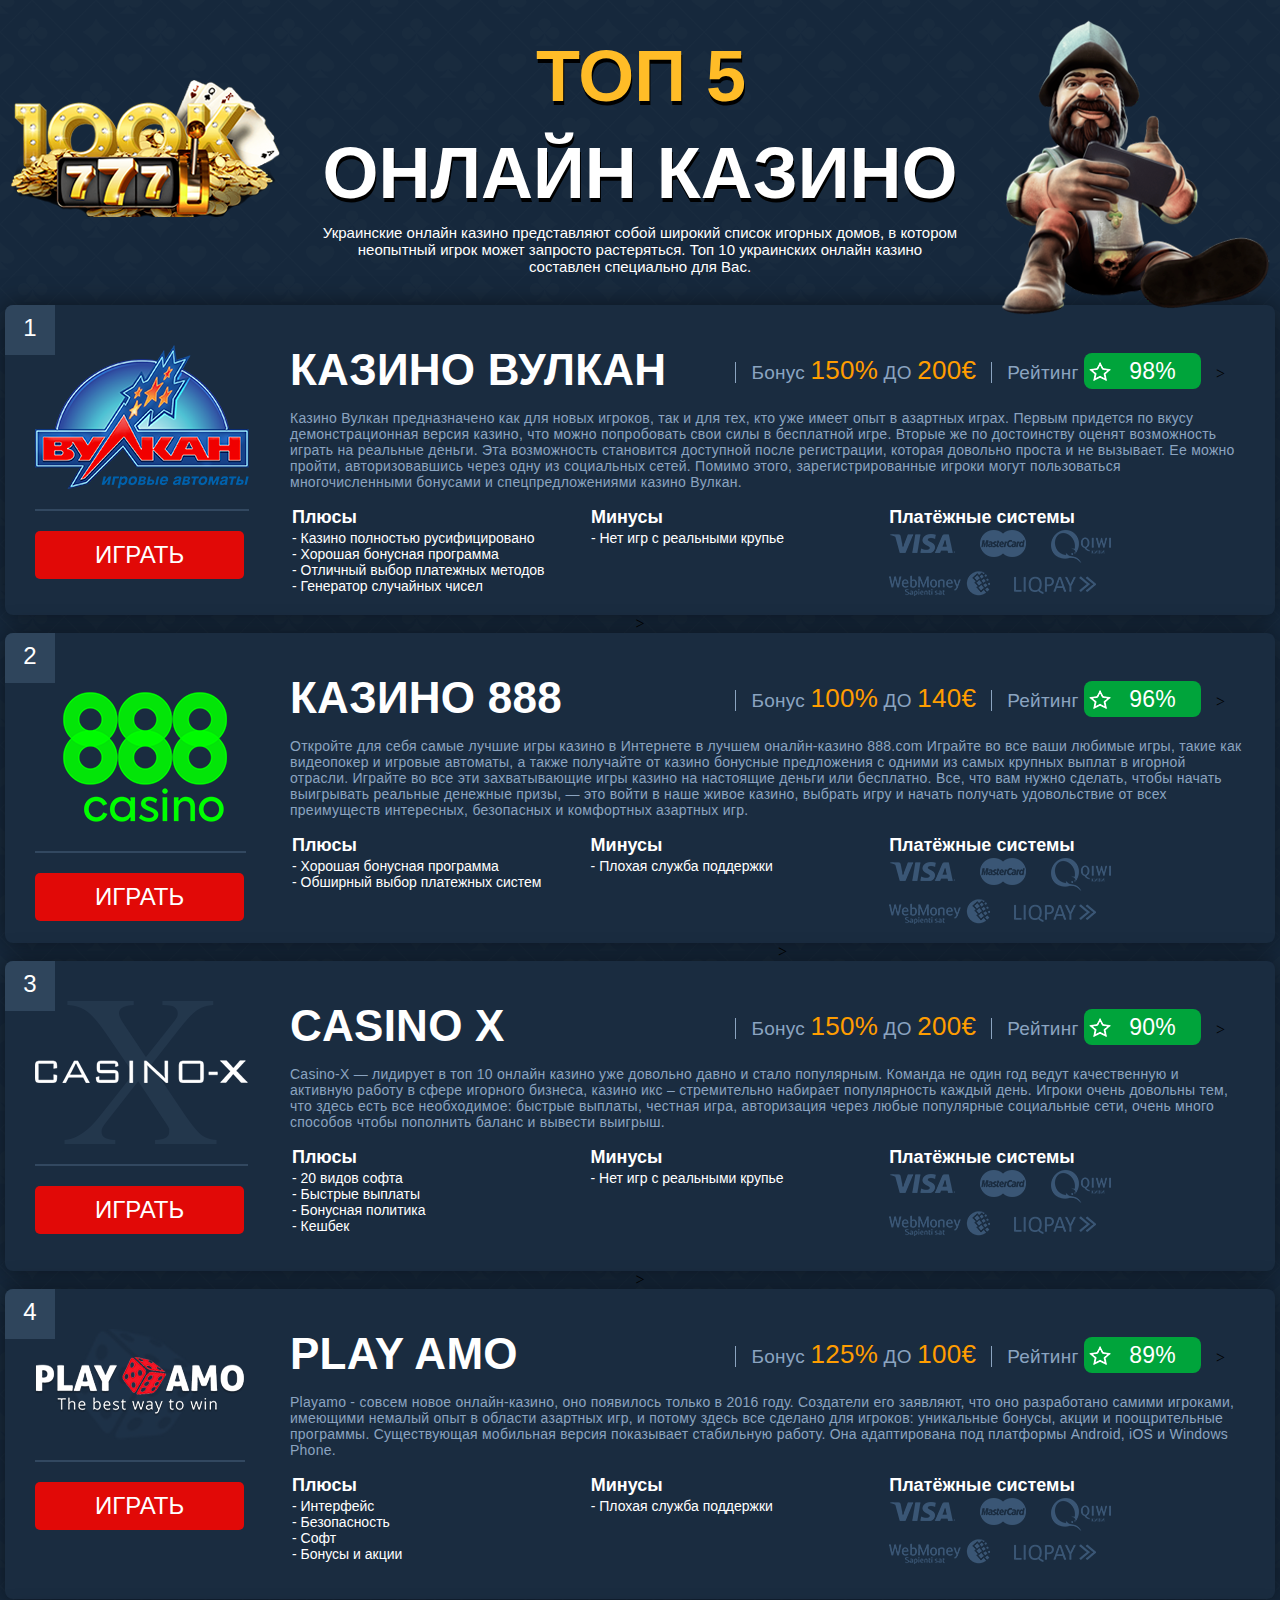
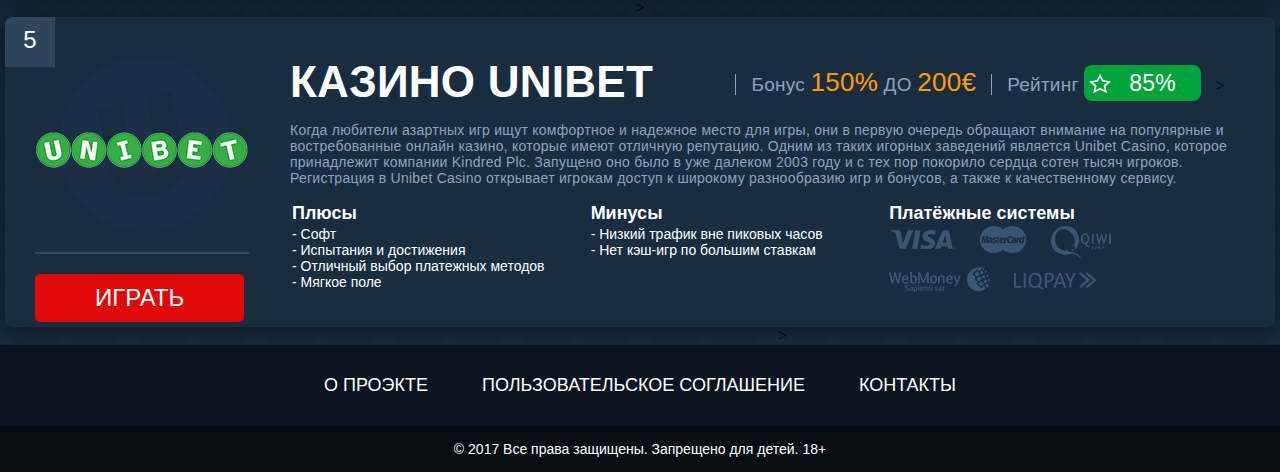
==== casino/index.html @ a40d1903 "casino" ====
<!DOCTYPE HTML>
<html>
<head>
<meta http-equiv="Content-Type" content="text/html; charset=utf-8">
<title>Casino</title>
<link href="css/style.css" type="text/css" rel="stylesheet">
</head>
<body>
    <div class="wrapper">
        <div class="header">
            <img src="images/pirate.png" alt="pirate" class="pirate">
            <img src="images/777.png" alt="777" class="sevens">
            <h1>Топ 5</h1>

            <div class="header__text">
                <h2>Онлайн казино</h2>
                <p>Украинские онлайн казино представляют собой широкий список игорных домов, в котором <br> неопытный игрок  может запросто растеряться. Топ 10 украинских онлайн казино <br> составлен специально для Вас.</p>
            </div>
        </div>
        <div class="content">
            <div class="content__block">
                <div class="content__left">
                    <p>1</p>
                    <img src="images/vu.png" alt="Вулкан">
                    <button>Играть</button>
                </div>
                <div class="content__center">
                        <div class="content__upper">
                            <p>Бонус <span class="content__form">150%</span> ДО <span class="content__form">200€</span></p><p>Рейтинг <span class="content__rating">98%</span></p>>
                        </div>
                        <h1>Казино вулкан</h1>
                        <p>Казино Вулкан предназначено как для новых игроков, так и для тех, кто уже имеет опыт в азартных играх. Первым придется по вкусу
                                демонстрационная версия казино, что можно попробовать свои силы в бесплатной игре. Вторые же по достоинству оценят возможность
                                играть на реальные деньги. Эта возможность становится доступной после регистрации, которая довольно проста и не вызывает. Ее можно
                                пройти, авторизовавшись через одну из социальных сетей. Помимо этого, зарегистрированные игроки могут пользоваться
                                многочисленными бонусами и спецпредложениями казино Вулкан.</p>
                </div>
                <!-- <div class="content__plus"> 
                    <h3>Плюсы</h3>
                    <ul>
                        <li> - Казино полностью русифицировано</li>
                        <li> - Хорошая бонусная программа</li>
                        <li> - Отличный выбор платежных методов</li>
                        <li> - Генератор случайных чисел</li>
                    </ul>
                </div>

                <div class="content__minus"> 
                        <h3>Минусы</h3>
                        <ul>
                            <li> - Нет игр с реальными крупье</li>
                        </ul>
                    </div>
                <div class="content__pay"> 
                            <h3>Платёжные системы</h3>
                            <img src="images/pay.png" alt="pay">
                </div> -->
                <div class="content__table">
                        <table>
                        <tr><th>Плюсы</th><th>Минусы</th><th>Платёжные системы</th></tr>
                        <tr><td>- Казино полностью русифицировано<br>- Хорошая бонусная программа<br>- Отличный выбор платежных методов<br>- Генератор случайных чисел</td><td>- Нет игр с реальными крупье</td><td><img src="images/pay.png" alt="pay"></td></tr>
                    </table>
                </div>
            </div>>
            <div class="content__block">
                    <div class="content__left">
                            <p>2</p>
                            <img src="images/999.png" alt="888 Casino">
                            <button>Играть</button>
                        </div>
                        <div class="content__center">
                                <div class="content__upper">
                                    <p>Бонус <span class="content__form">100%</span> ДО <span class="content__form">140€</span></p><p>Рейтинг <span class="content__rating">96%</span></p>>
                                </div>
                                <h1>КАЗИНО 888</h1>
                                <p>Откройте для себя самые лучшие игры казино в Интернете в лучшем оналйн-казино 888.com  Играйте во все ваши любимые игры, такие как
                                        видеопокер и игровые автоматы, а также получайте от казино бонусные предложения с одними из самых крупных выплат в игорной отрасли.
                                        Играйте во все эти захватывающие игры казино на настоящие деньги или бесплатно. Все, что вам нужно сделать, чтобы начать выигрывать
                                        реальные денежные призы, — это войти в наше живое казино, выбрать игру и начать получать удовольствие от всех преимуществ интересных,
                                        безопасных и комфортных азартных игр.</p>
                        </div>
                        <!-- <div class="content__plus"> 
                            <h3>Плюсы</h3>
                            <ul>
                                <li> - Хорошая бонусная программа </li>
                                <li> - Обширный выбор платежных систем</li>
                            </ul>
                        </div>
        
                        <div class="content__minus"> 
                                <h3>Минусы</h3>
                                <ul>
                                    <li> - Плохая служба поддержки</li>
                                </ul>
                            </div>
                        <div class="content__pay"> 
                                    <h3>Платёжные системы</h3>
                                    <img src="images/pay.png" alt="pay">
                        </div> -->
                        <div class="content__table">
                            <table>
                            <tr><th>Плюсы</th><th>Минусы</th><th>Платёжные системы</th></tr>
                            <tr><td>- Хорошая бонусная программа <br> - Обширный выбор платежных систем</td><td> - Плохая служба поддержки</td><td><img src="images/pay.png" alt="pay"></td></tr>
                        </table>
                        </div>
            </div>>
            <div class="content__block">
                    <div class="content__left">
                            <p>3</p>
                            <img src="images/x2.png" alt="x2">
                            <button>Играть</button>
                        </div>
                        <div class="content__center">
                                <div class="content__upper">
                                    <p>Бонус <span class="content__form">150%</span> ДО <span class="content__form">200€</span></p><p>Рейтинг <span class="content__rating">90%</span></p>>
                                </div>
                                <h1>Casino x</h1>
                                <p>Casino-X — лидирует в топ 10 онлайн казино уже довольно давно и стало популярным. Команда не один год ведут качественную и активную
                                        работу в сфере игорного бизнеса, казино икс – стремительно набирает популярность каждый день. Игроки очень довольны тем, что здесь
                                        есть все необходимое: быстрые выплаты, честная игра, авторизация через любые популярные социальные сети, очень много способов чтобы
                                        пополнить баланс и вывести выигрыш.</p>
                        </div>
                        <!-- <div class="content__plus"> 
                            <h3>Плюсы</h3>
                            <ul>
                                <li> - 20 видов софта</li>
                                <li> - Быстрые выплаты</li>
                                <li> - Бонусная политика</li>
                                <li> - Кешбек</li>
                            </ul>
                        </div>
        
                        <div class="content__minus"> 
                                <h3>Минусы</h3>
                                <ul>
                                    <li> - Нет игр с реальными крупье</li>
                                </ul>
                            </div>
                        <div class="content__pay"> 
                                    <h3>Платёжные системы</h3>
                                    <img src="images/pay.png" alt="pay">
                        </div> -->
                        <div class="content__table">
                                <table>
                                    <tr><th>Плюсы</th><th>Минусы</th><th>Платёжные системы</th></tr>
                                    <tr><td>- 20 видов софта <br>- Быстрые выплаты<br>- Бонусная политика<br>- Кешбек</td><td> - Нет игр с реальными крупье</td><td><img src="images/pay.png" alt="pay"></td></tr>
                                </table>
                        </div>
            </div>>
            <div class="content__block">
                    <div class="content__left">
                            <p>4</p>
                            <img src="images/amo.png" alt="amo">
                            <button>Играть</button>
                        </div>
                        <div class="content__center">
                                <div class="content__upper">
                                    <p>Бонус <span class="content__form">125%</span> ДО <span class="content__form">100€</span></p><p>Рейтинг <span class="content__rating">89%</span></p>>
                                </div>
                                <h1>Play amo</h1>
                                <p>Playamo - совсем новое онлайн-казино, оно появилось только в 2016 году. Создатели его заявляют, что оно разработано самими игроками,
                                        имеющими немалый опыт в области азартных игр, и потому здесь все сделано для игроков: уникальные бонусы, акции и поощрительные
                                        программы. Существующая мобильная версия показывает стабильную работу. Она адаптирована под платформы Android, iOS и Windows
                                        Phone.</p>
                        </div>
                        <!-- <div class="content__plus">
                            <h3>Плюсы</h3>
                            <ul>
                                <li> - Интерфейс</li>
                                <li> - Безопасность</li>
                                <li> - Софт</li>
                                <li> - Бонусы и акции</li>
                            </ul>
                        </div>
        
                        <div class="content__minus"> 
                                <h3>Минусы</h3>
                                <ul>
                                    <li> - Ограниченные возможности связи с техподдержкой</li>
                                </ul>
                        </div>
                        <div class="content__pay"> 
                                <h3>Платёжные системы</h3>
                                <img src="images/pay.png" alt="pay">
                        </div> -->
                        <div class="content__table">
                            <table>
                                <tr><th>Плюсы</th><th>Минусы</th><th>Платёжные системы</th></tr>
                                <tr><td>- Интерфейс <br>- Безопасность<br>- Софт<br>- Бонусы и акции</td><td> - Плохая служба поддержки</td><td><img src="images/pay.png" alt="pay"></td></tr>
                            </table>
                        </div>
            </div>>
            <div class="content__block">
                    <div class="content__left">
                            <p>5</p>
                            <img src="images/unibet.png" alt="unibet">
                            <button>Играть</button>
                        </div>
                        <div class="content__center">
                                <div class="content__upper">
                                    <p>Бонус <span class="content__form">150%</span> ДО <span class="content__form">200€</span></p><p>Рейтинг <span class="content__rating">85%</span></p>>
                                </div>
                                <h1>КАЗИНО UNIBET</h1>
                                <p>Когда любители азартных игр ищут комфортное и надежное место для игры, они в первую очередь обращают внимание на популярные и
                                        востребованные онлайн казино, которые имеют отличную репутацию. Одним из таких игорных заведений является Unibet Casino, которое
                                        принадлежит компании Kindred Plc. Запущено оно было в уже далеком 2003 году и с тех пор покорило сердца сотен тысяч игроков.
                                        Регистрация в Unibet Casino открывает игрокам доступ к широкому разнообразию игр и бонусов, а также к качественному сервису.</p>
                        </div>
                        <!-- <div class="content__plus"> 
                            <h3>Плюсы</h3>
                            <ul>
                                <li> - Софт</li>
                                <li> - Испытания и достижения</li>
                                <li> - Отличный выбор платежных методов</li>
                                <li> - Мягкое поле</li>
                            </ul>
                        </div>
        
                        <div class="content__minus"> 
                                <h3>Минусы</h3>
                                <ul>
                                    <li> - Низкий трафик вне пиковых часов</li>
                                    <li> - Нет кэш-игр по большим ставкам</li>
                                </ul>
                            </div>
                        <div class="content__pay"> 
                                    <h3>Платёжные системы</h3>
                                    <img src="images/pay.png" alt="pay">
                        </div> -->
                        <div class="content__table">
                                <table>
                                    <tr><th>Плюсы</th><th>Минусы</th><th>Платёжные системы</th></tr>
                                    <tr><td>- Софт <br>- Испытания и достижения<br>- Отличный выбор платежных методов<br>- Мягкое поле</td><td> - Низкий трафик вне пиковых часов<br>- Нет кэш-игр по большим ставкам</td><td><img src="images/pay.png" alt="pay"></td></tr>
                                </table>
                        </div>
            </div>>
        </div>
        <div class="footer">
            <ul>
                <li>О проэкте</li>
                <li>Пользовательское соглашение</li>
                <li>Контакты</li>
            </ul>
            <p>© 2017 Все права защищены. Запрещено для детей. 18+</p>
        </div>
    </div>
</body>
</html>
---- casino/css/style.css ----
*{
    margin: 0;
    padding: 0;
}
body{
    background-color: #16283C;
    background-image: url(../images/Pattern1.png);
}
.wrapper{
    margin: 0 auto;
    text-align: center;
}
.header{
    width: 1270px;
    margin: 0 auto;
}
.header__text{
    width: 660px;
    margin: 0 auto;
    text-align: center;
}
.header h1{
    color: #FFBC27;
    font-size: 72px;
    font-family: "Movavi Grotesque Black", "Arial", sans-serif;
    text-transform: uppercase;
    padding: 35px 0 15px 0;
    text-shadow: 1px 4px 0 black;
}
.header__text h2{
    font-size: 72px;
    font-family: "Movavi Grotesque Black", "Arial", sans-serif;
    text-transform: uppercase;
    color: white;
    text-shadow: 1px 4px 0 black;
}
.header__text p{
    color: white;
    font-size: 15px;
    font-family: "Panton", "Arial", sans-serif;
    padding-top: 10px;
    padding-bottom: 30px;
}
.header img.sevens {
    float: left;
    margin: 80px 0 0 5px;
}
.header img.pirate {
    float: right;
    margin: 20px 5px 0 0;
    z-index: 1;
    position: relative;
}
.content{
    width: 1270px;
    margin: 0 auto;
}
.content__block{
    height: 310px;
    background-color: #1A2C40;
    border-radius: 8px;
    box-shadow: 0 0 25px rgba(0,0,0,0.5);
    position: relative;
}
.content__left{
    width: 285px;
    float: left;
}
.content__left p{
    float: left;
    background-color: #2F455C;
    font-size: 24px;
    color: white;
    font-family: "Open Sans Bold", "Arial", sans-serif;
    width: 50px;
    height: 50px;
    border-radius: 8px 0 0 0;
    line-height: 45px;
}
.content__left img{
    float: left;
    border-bottom: 2px solid #324860;
    padding-bottom: 20px;
    margin: 40px 40px 20px -20px;
}
.content__left button{
    float: left;
    margin: 0 30px 30px 30px;
    padding: 10px 60px;
    font-size: 24px;
    color: white;
    font-family: "Open Sans Bold", "Arial", sans-serif;
    background-color: #E10907;
    border-radius: 5px;
    border: 0;
    text-transform: uppercase;
}
.content__center h1{
    color: white;
    font-size: 44px;
    font-family: "Movavi Grotesque Black", "Arial", sans-serif;
    text-transform: uppercase;
    letter-spacing: 0.25px;
    padding: 40px 0 0 0;
    text-align: left;
}
.content__center .content__upper{
    position: absolute;
    right: 40px;
    top: 40px;
    padding: 10px;

}
.content__center .content__upper p{
    display: inline;
    font-size: 19px;
    border-left: 1px solid #8ba4c0;
    color: #8ba4c0;
    margin: 0;
    padding: 0 15px;
}

.content__center p{
    color: #8ba4c0;
    font-size: 14px;
    font-family: "Panton", "Arial", sans-serif;
    margin: 15px 30px;
    text-align: left;
    letter-spacing: 0.25px;
}
.content__form{
    font-size: 26px;
    font-family: "Panton black", "Arial", sans-serif;
    color: #ff9d00;
    letter-spacing: 0.25px;
}
.content__rating{
    background-color: #00a43b;
    padding: 5px 25px 5px 45px;
    background-image: url(../images/star.png);
    background-position-y: center;
    background-position-x: 5px;
    background-repeat: no-repeat;
    border-radius: 8px;
    font-size: 23px;
    font-family: "Panton black", "Arial", sans-serif;
    color: white;
}
/* .content__plus ul li{
    text-align: left;
    font-size: 14px;
    list-style-type: none;
}
.content__plus h3 {
    text-align: left;
    font-size: 18px;
    font-family: "Myriad Pro Regular", "Arial", sans-serif;
    padding-bottom: 5px;
}
.content__plus{
    float: left;
    padding-right: 100px;
    color: white;
}
.content__minus ul li{
    text-align: left;
    font-size: 14px;
    list-style-type: none;

}
.content__minus h3 {
    text-align: left;
    font-size: 18px;
    font-family: "Myriad Pro Regular", "Arial", sans-serif;
    padding-bottom: 5px;

}
.content__minus{
    float: left;
    padding-right: 100px;
    color: white;
}
.content__pay h3{
    text-align: left;
    font-size: 18px;
    font-family: "Myriad Pro Regular", "Arial", sans-serif;
    padding-bottom: 5px;
}
.content__pay{
    float: left;
    color: white;
} */
.footer ul li{
    display: inline;
    color: white;
    font-size: 18px;
    font-family: "Open Sans Bold", "Arial", sans-serif;
    text-transform: uppercase;
    padding: 0 25px 0 25px;
}
.footer ul{
    padding: 30px;
    background-color: #0C151F;
}
.footer p{
    background-color: #070D13;
    color: white;
    font-size: 14px;
    font-family: "Open Sans Bold", "Arial", sans-serif;
    padding: 15px
}

.content__table table{
    width: 900px;
    color: white;
    text-align: left;
    font-family: "Myriad Pro Regular", "Arial", sans-serif;
    font-size: 18px;
}

.content__table table td{
    font-size: 14px;
    vertical-align: top;
    width: 300px;
}
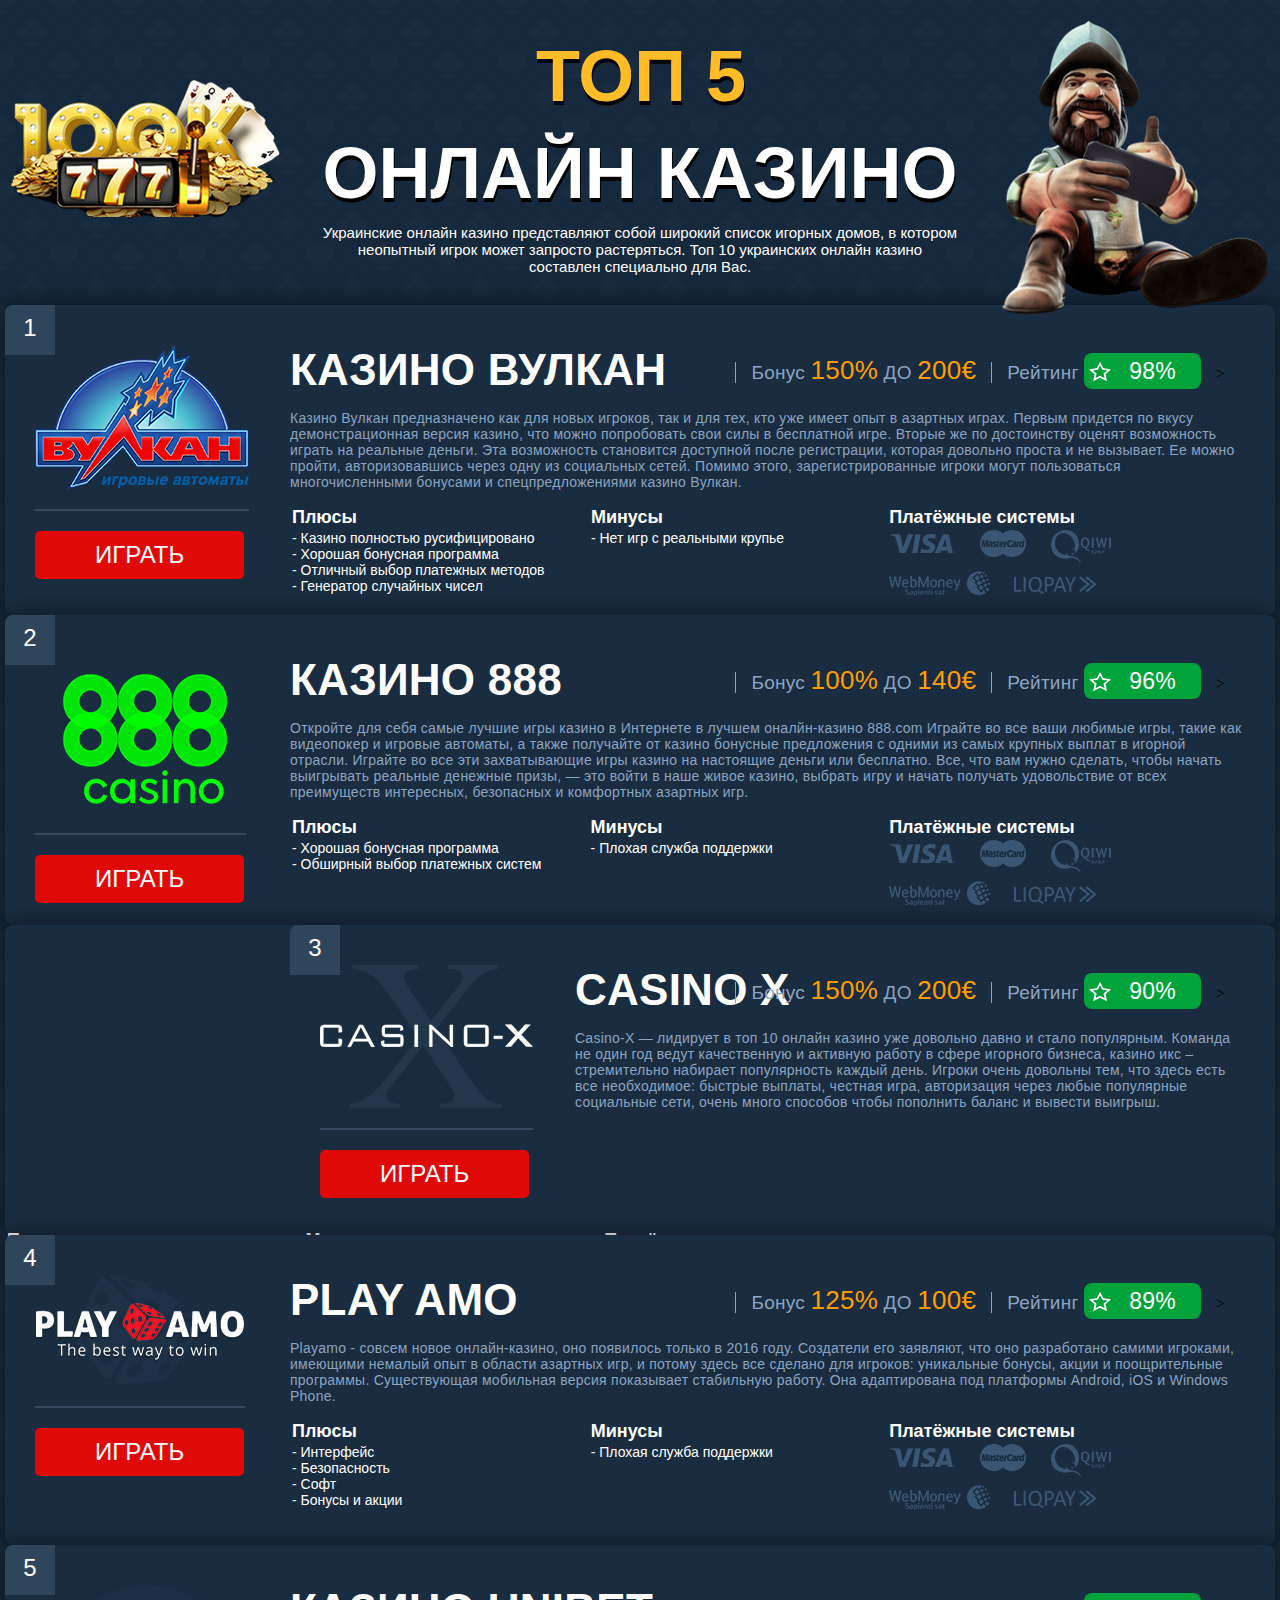
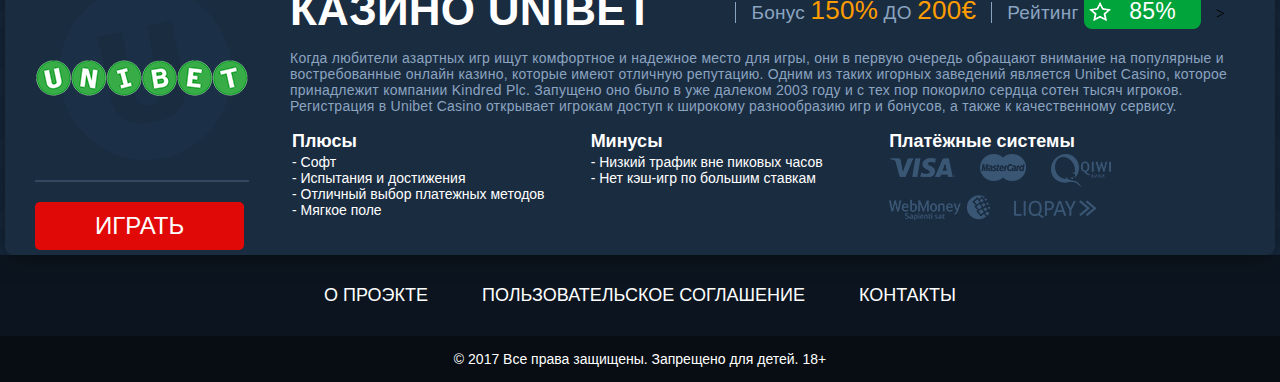
==== commit 6b5fff61: "убрал >" ====
--- a/casino/index.html
+++ b/casino/index.html
@@ -61,7 +61,7 @@
                         <tr><td>- Казино полностью русифицировано<br>- Хорошая бонусная программа<br>- Отличный выбор платежных методов<br>- Генератор случайных чисел</td><td>- Нет игр с реальными крупье</td><td><img src="images/pay.png" alt="pay"></td></tr>
                     </table>
                 </div>
-            </div>>
+            </div>
             <div class="content__block">
                     <div class="content__left">
                             <p>2</p>
@@ -103,7 +103,7 @@
                             <tr><td>- Хорошая бонусная программа <br> - Обширный выбор платежных систем</td><td> - Плохая служба поддержки</td><td><img src="images/pay.png" alt="pay"></td></tr>
                         </table>
                         </div>
-            </div>>
+            </div>
             <div class="content__block">
                     <div class="content__left">
                             <p>3</p>
@@ -146,7 +146,7 @@
                                     <tr><td>- 20 видов софта <br>- Быстрые выплаты<br>- Бонусная политика<br>- Кешбек</td><td> - Нет игр с реальными крупье</td><td><img src="images/pay.png" alt="pay"></td></tr>
                                 </table>
                         </div>
-            </div>>
+            </div>
             <div class="content__block">
                     <div class="content__left">
                             <p>4</p>
@@ -189,7 +189,7 @@
                                 <tr><td>- Интерфейс <br>- Безопасность<br>- Софт<br>- Бонусы и акции</td><td> - Плохая служба поддержки</td><td><img src="images/pay.png" alt="pay"></td></tr>
                             </table>
                         </div>
-            </div>>
+            </div>
             <div class="content__block">
                     <div class="content__left">
                             <p>5</p>
@@ -233,7 +233,7 @@
                                     <tr><td>- Софт <br>- Испытания и достижения<br>- Отличный выбор платежных методов<br>- Мягкое поле</td><td> - Низкий трафик вне пиковых часов<br>- Нет кэш-игр по большим ставкам</td><td><img src="images/pay.png" alt="pay"></td></tr>
                                 </table>
                         </div>
-            </div>>
+            </div>
         </div>
         <div class="footer">
             <ul>
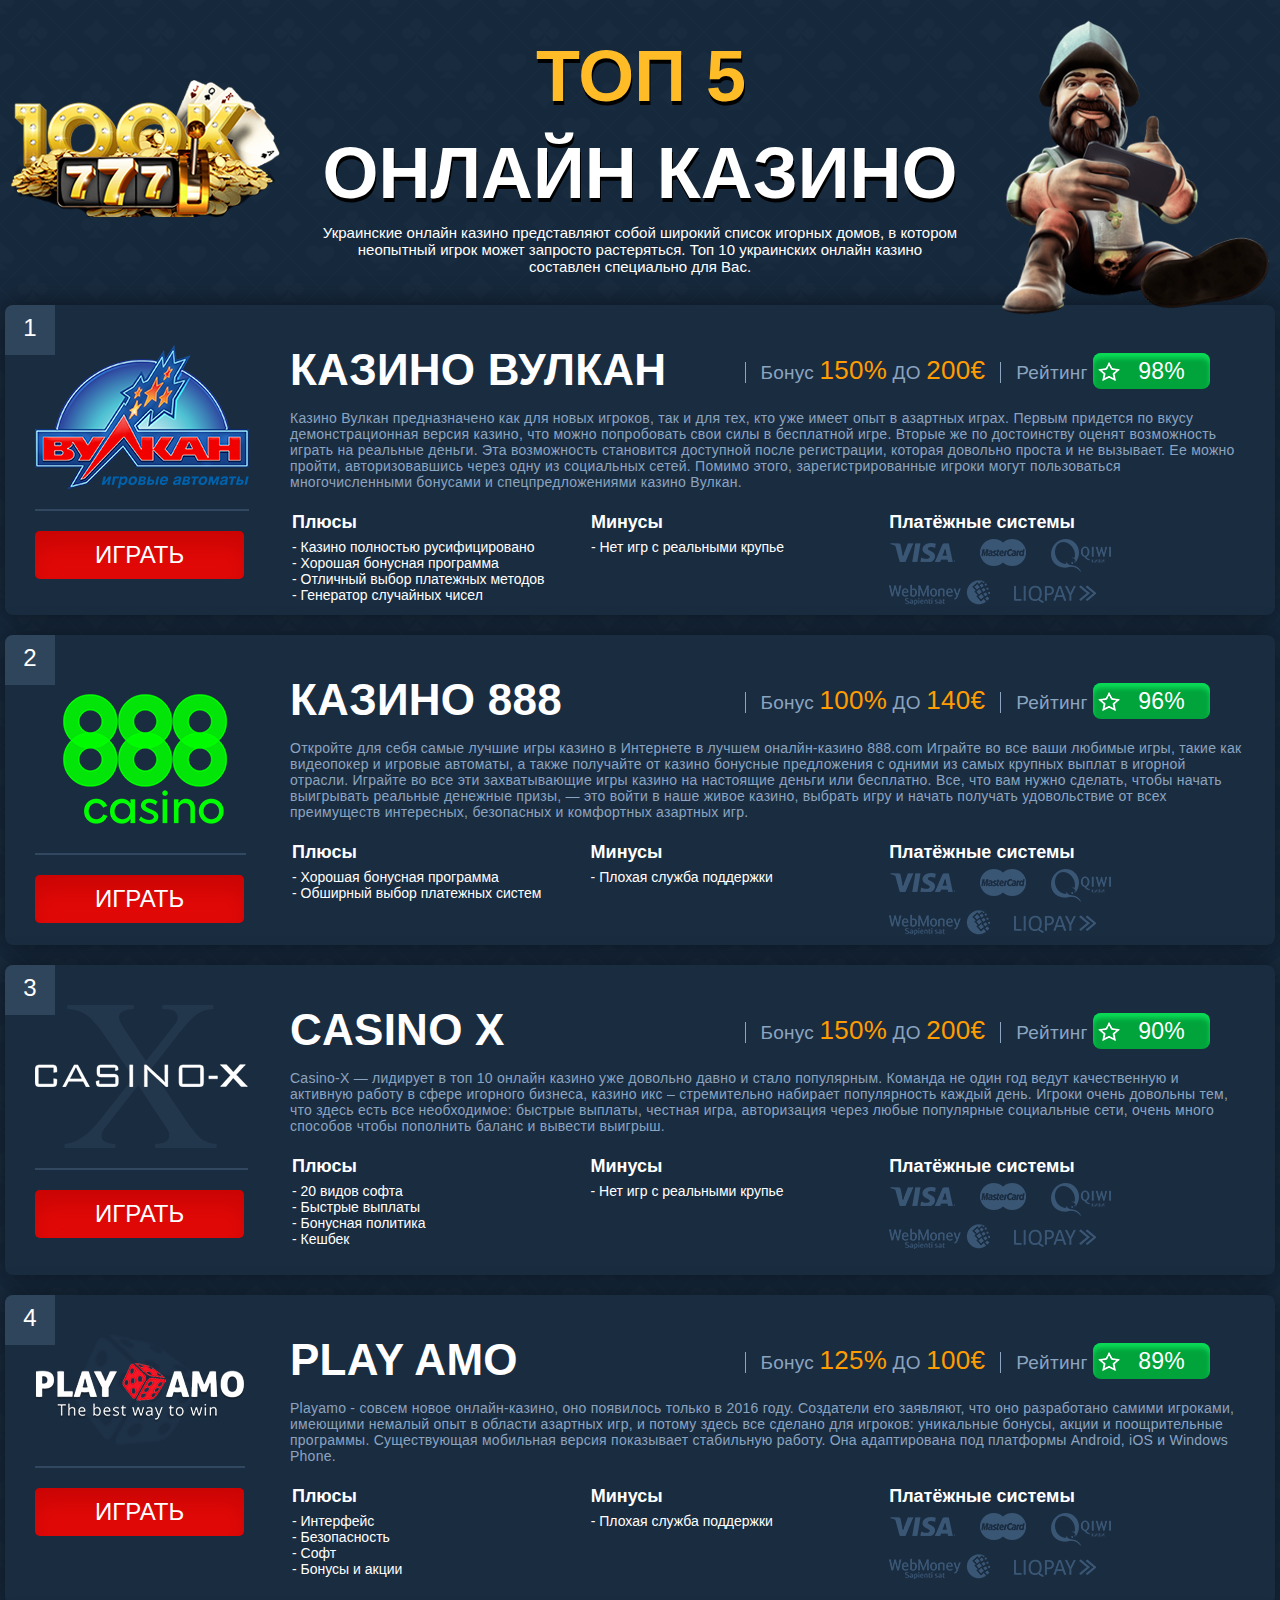
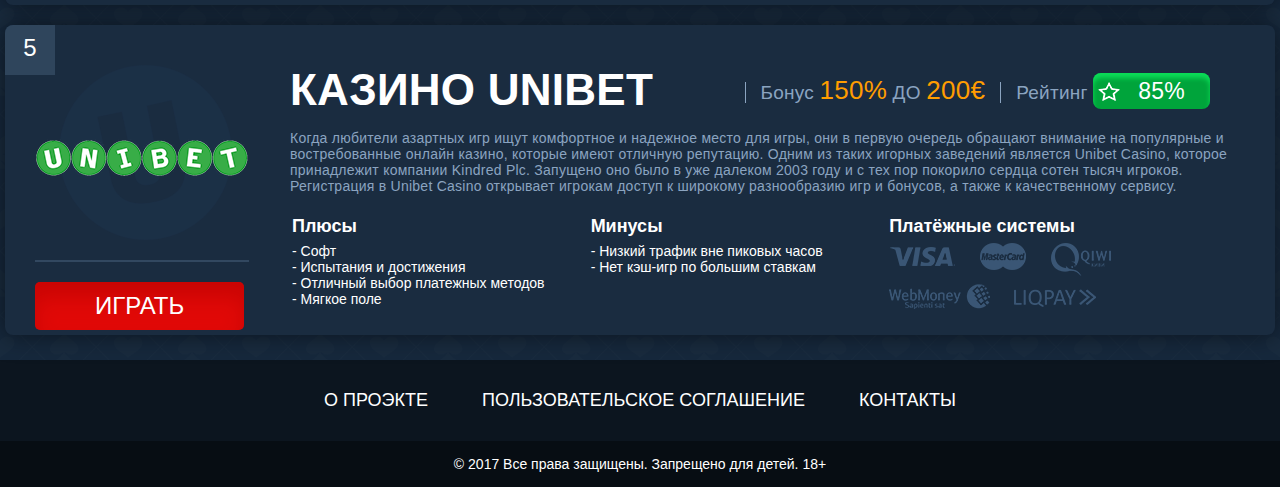
==== commit d868f76b: "финальные изменения в CASINO" ====
--- a/casino/index.html
+++ b/casino/index.html
@@ -26,7 +26,7 @@
                 </div>
                 <div class="content__center">
                         <div class="content__upper">
-                            <p>Бонус <span class="content__form">150%</span> ДО <span class="content__form">200€</span></p><p>Рейтинг <span class="content__rating">98%</span></p>>
+                            <p>Бонус <span class="content__form">150%</span> ДО <span class="content__form">200€</span></p><p>Рейтинг <span class="content__rating">98%</span></p>
                         </div>
                         <h1>Казино вулкан</h1>
                         <p>Казино Вулкан предназначено как для новых игроков, так и для тех, кто уже имеет опыт в азартных играх. Первым придется по вкусу
@@ -70,7 +70,7 @@
                         </div>
                         <div class="content__center">
                                 <div class="content__upper">
-                                    <p>Бонус <span class="content__form">100%</span> ДО <span class="content__form">140€</span></p><p>Рейтинг <span class="content__rating">96%</span></p>>
+                                    <p>Бонус <span class="content__form">100%</span> ДО <span class="content__form">140€</span></p><p>Рейтинг <span class="content__rating">96%</span></p>
                                 </div>
                                 <h1>КАЗИНО 888</h1>
                                 <p>Откройте для себя самые лучшие игры казино в Интернете в лучшем оналйн-казино 888.com  Играйте во все ваши любимые игры, такие как
@@ -112,7 +112,7 @@
                         </div>
                         <div class="content__center">
                                 <div class="content__upper">
-                                    <p>Бонус <span class="content__form">150%</span> ДО <span class="content__form">200€</span></p><p>Рейтинг <span class="content__rating">90%</span></p>>
+                                    <p>Бонус <span class="content__form">150%</span> ДО <span class="content__form">200€</span></p><p>Рейтинг <span class="content__rating">90%</span></p>
                                 </div>
                                 <h1>Casino x</h1>
                                 <p>Casino-X — лидирует в топ 10 онлайн казино уже довольно давно и стало популярным. Команда не один год ведут качественную и активную
@@ -155,7 +155,7 @@
                         </div>
                         <div class="content__center">
                                 <div class="content__upper">
-                                    <p>Бонус <span class="content__form">125%</span> ДО <span class="content__form">100€</span></p><p>Рейтинг <span class="content__rating">89%</span></p>>
+                                    <p>Бонус <span class="content__form">125%</span> ДО <span class="content__form">100€</span></p><p>Рейтинг <span class="content__rating">89%</span></p>
                                 </div>
                                 <h1>Play amo</h1>
                                 <p>Playamo - совсем новое онлайн-казино, оно появилось только в 2016 году. Создатели его заявляют, что оно разработано самими игроками,
@@ -198,7 +198,7 @@
                         </div>
                         <div class="content__center">
                                 <div class="content__upper">
-                                    <p>Бонус <span class="content__form">150%</span> ДО <span class="content__form">200€</span></p><p>Рейтинг <span class="content__rating">85%</span></p>>
+                                    <p>Бонус <span class="content__form">150%</span> ДО <span class="content__form">200€</span></p><p>Рейтинг <span class="content__rating">85%</span></p>
                                 </div>
                                 <h1>КАЗИНО UNIBET</h1>
                                 <p>Когда любители азартных игр ищут комфортное и надежное место для игры, они в первую очередь обращают внимание на популярные и
@@ -237,9 +237,9 @@
         </div>
         <div class="footer">
             <ul>
-                <li>О проэкте</li>
-                <li>Пользовательское соглашение</li>
-                <li>Контакты</li>
+                <li><a href="#">О проэкте</a></li>
+                <li><a href="#">Пользовательское соглашение</a></li>
+                <li><a href="#">Контакты</a></li>
             </ul>
             <p>© 2017 Все права защищены. Запрещено для детей. 18+</p>
         </div>
--- a/casino/css/style.css
+++ b/casino/css/style.css
@@ -1,6 +1,7 @@
 *{
     margin: 0;
     padding: 0;
+    text-decoration:none;
 }
 body{
     background-color: #16283C;
@@ -61,6 +62,10 @@
     border-radius: 8px;
     box-shadow: 0 0 25px rgba(0,0,0,0.5);
     position: relative;
+    margin-bottom: 20px; 
+}
+.content__block:last-child{
+    margin-bottom:25px;
 }
 .content__left{
     width: 285px;
@@ -94,7 +99,13 @@
     border-radius: 5px;
     border: 0;
     text-transform: uppercase;
-}
+    box-shadow: inset 0px 15px 20px rgba(179, 0, 0, 0.5);
+}
+.content__left button:hover{
+    background-color: rgb(139, 2, 0);
+    box-shadow: inset 0px 15px 20px rgba(56, 0, 0, 0.5);
+}
+
 .content__center h1{
     color: white;
     font-size: 44px;
@@ -119,7 +130,6 @@
     margin: 0;
     padding: 0 15px;
 }
-
 .content__center p{
     color: #8ba4c0;
     font-size: 14px;
@@ -145,7 +155,9 @@
     font-size: 23px;
     font-family: "Panton black", "Arial", sans-serif;
     color: white;
-}
+    box-shadow: inset 0px 5px 5px #0bdd58;
+}
+
 /* .content__plus ul li{
     text-align: left;
     font-size: 14px;
@@ -190,6 +202,21 @@
     float: left;
     color: white;
 } */
+.content__table table{
+    width: 900px;
+    color: white;
+    text-align: left;
+    font-family: "Myriad Pro Regular", "Arial", sans-serif;
+    font-size: 18px;
+}
+.content__table table td{
+    font-size: 14px;
+    vertical-align: top;
+    width: 300px;
+}
+.content__table table tr th{
+    height: 30px;
+} 
 .footer ul li{
     display: inline;
     color: white;
@@ -209,17 +236,9 @@
     font-family: "Open Sans Bold", "Arial", sans-serif;
     padding: 15px
 }
-
-.content__table table{
-    width: 900px;
-    color: white;
-    text-align: left;
-    font-family: "Myriad Pro Regular", "Arial", sans-serif;
-    font-size: 18px;
-}
-
-.content__table table td{
-    font-size: 14px;
-    vertical-align: top;
-    width: 300px;
-}
+.footer ul li a:visited, .footer ul li a:link{
+    color: white;
+}
+.footer ul li a:visited:hover, .footer ul li a:hover{
+    color: #E10907;
+}